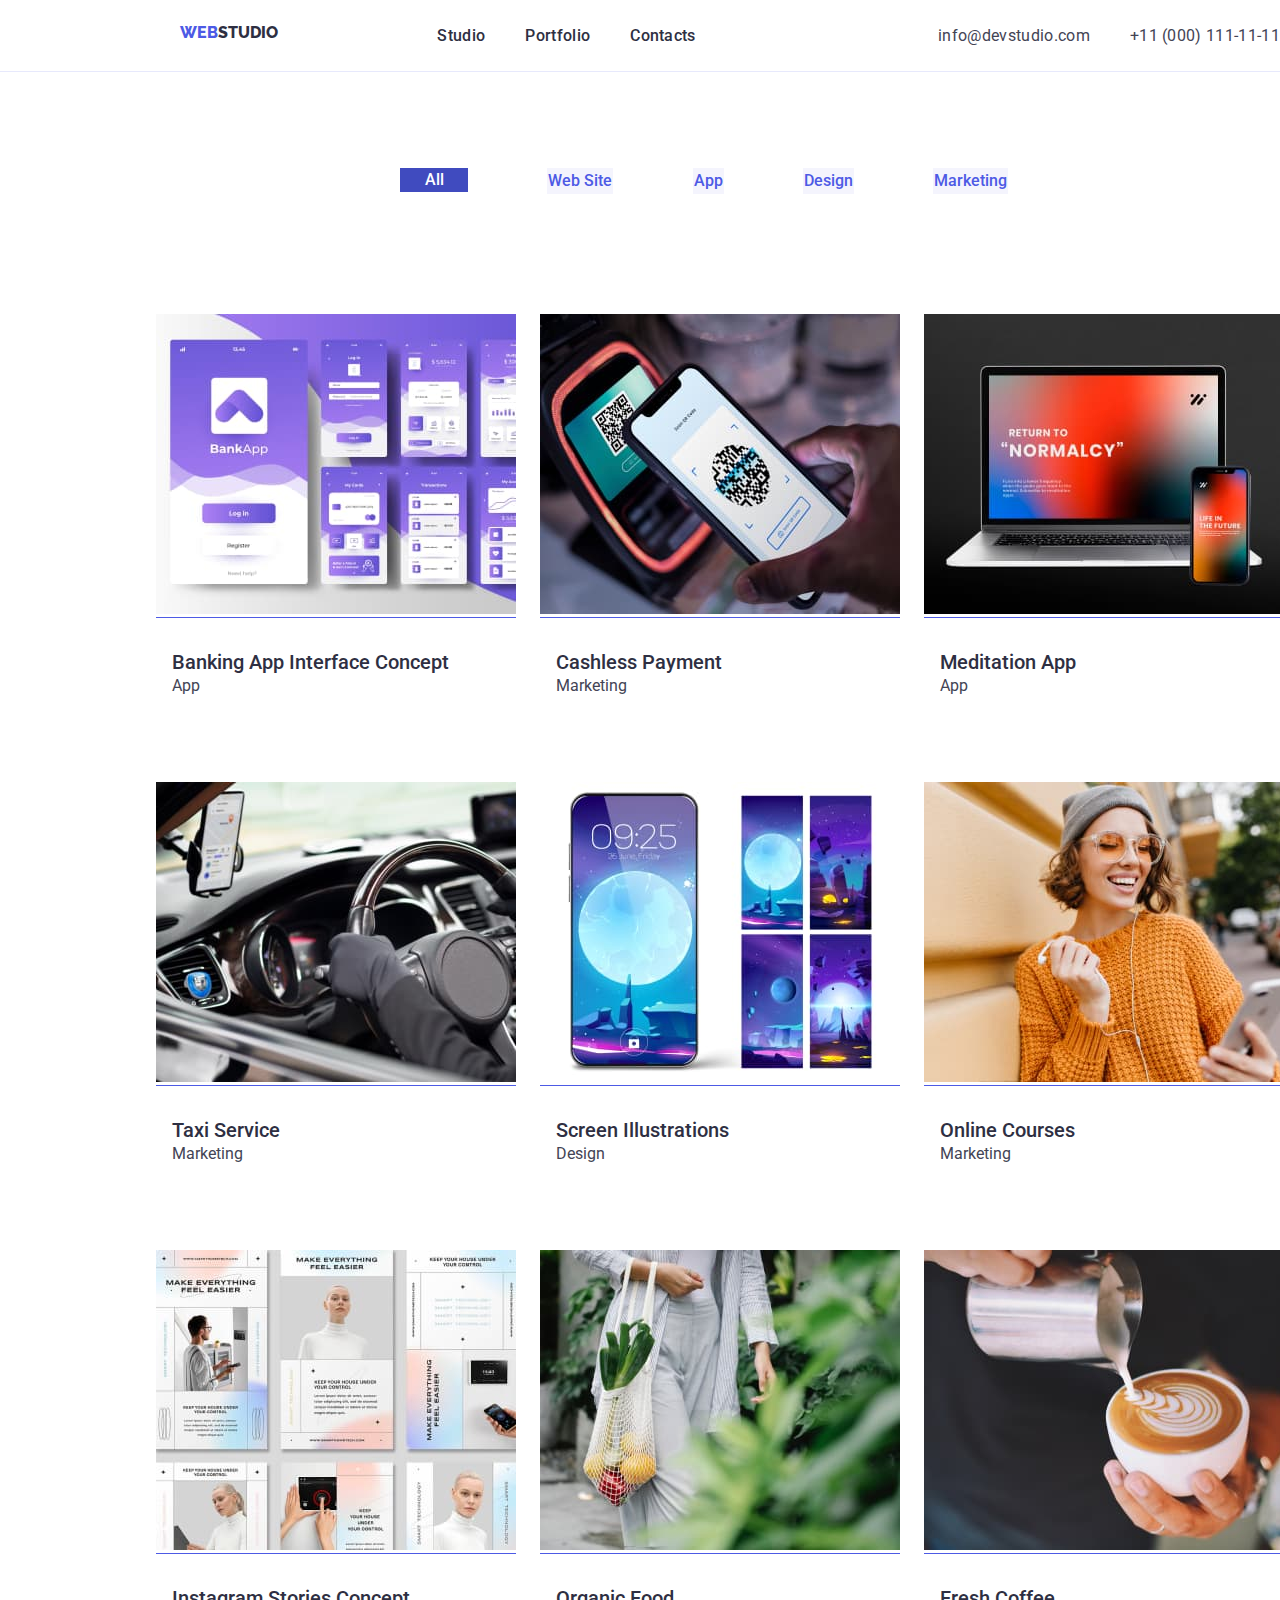
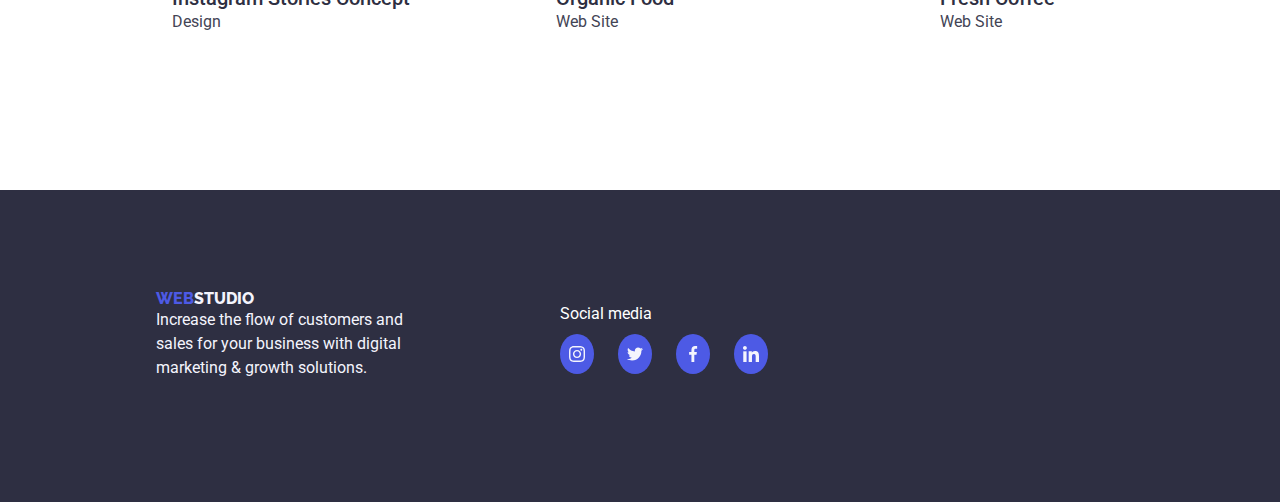
==== portfolio.html @ 28e9310a "homework 5" ====
<!DOCTYPE html>
<html lang="en">
<head>
    <meta charset="UTF-8">
    <meta name="viewport" content="width=device-width, initial-scale=1.0">
    <title>Portfolio</title>
    <link rel="stylesheet" href="normalize.css"
    <link rel="stylesheet" href="studio.css">
    <link rel="stylesheet" href="portfolio.css">
    <link rel="preconnect" href="https://fonts.googleapis.com">
    <link rel="preconnect" href="https://fonts.gstatic.com" crossorigin>
    <link
        href="https://fonts.googleapis.com/css2?family=Raleway:ital,wght@0,800;1,800&family=Roboto:ital,wght@0,100;0,300;0,400;0,500;0,700;0,900;1,100;1,300;1,400;1,500;1,700;1,900&display=swap"
        rel="stylesheet">
    <link rel="stylesheet" href="./css/portfolio.css">
</head>
<body>
    <header class="top-line">
        <div class="container-top-line">
            <a href="portfolio.html" class="logo-header">STUDIO</a>
            <nav class="main-nav">
                <ul class="navbar-list">
                    <li>
                        <a href="studio.html" class="navbar-list-item">Studio</a>
                    </li>
                    <li>
                        <a href="portfolio.html" class="navbar-list-item" class="active">Portfolio</a>
                    </li>
                    <li>
                        <a href="contacts.html" class="navbar-list-item">Contacts</a>
                    </li>
                </ul>
            </nav>
            <ul class="contact">
                <li>
                    <a href="mailto:info@devstudio.com">info@devstudio.com</a>
                </li>
                <li>
                    <a href="tel:+11 (000) 111-11-11">+11 (000) 111-11-11</a>
                </li>
            </ul>
        </div>
    </header>
    <main>
        <!-- All -->
        <section class="all-section">
            <div class="section-container">
                <ul>
                    <li>
                        <button type="button" class="all-button">All</button>
                    </li>
                    <li>
                        <button type="button">Web Site</button>
                    </li>
                    <li>
                        <button type="button">App</button>
                    </li>
                    <li>
                        <button type="button">Design</button>
                    </li>
                    <li>
                        <button type="button">Marketing</button>
                    </li>
                </ul>
            </div>
        </section>
        <!-- Row 1 -->
        <section class="section-one">
            <div class="container-portfolio">
                <ul>
                <li>
                    <div class="card">
                        <div class="img-overlay">
                            <img src="./images/banking_app.jpg" alt="banking_app" width="360" height="300">
                            <div class="overlay">
                                <p class="overlay-text">14 Stylish and User-Friendly App Design Concepts · Task Manager App · Calorie Tracker App · Exotic Fruit Ecommerce App ·
                                Cloud Storage App</p>
                            </div>
                        </div>
                        <div class="card-content">
                            <h3>Banking App Interface Concept</h3>
                            <p>App</p>
                        </div>
                    </div>
                </li>
                <li>
                    <div class="card">
                        <div class="img-overlay">
                            <img src="./images/cashless-payment.jpg" alt="cashless-payment" width="360" height="300">
                            <div class="overlay">
                                <p class="overlay-text">14 Stylish and User-Friendly App Design Concepts · Task Manager App · Calorie Tracker App ·
                                    Exotic Fruit Ecommerce App ·
                                    Cloud Storage App</p>
                            </div>
                        </div>
                        <div class="card-content">
                            <h3>Cashless Payment</h3>
                            <p>Marketing</p>
                        </div>
                    </div>
                </li>
                <li>
                    <div class="card">
                        <div class="img-overlay">
                            <img src="./images/meditation_app.jpg" alt="meditation_app" width="360" alt="300">
                            <div class="overlay">
                                <p class="overlay-text">14 Stylish and User-Friendly App Design Concepts · Task Manager App · Calorie Tracker App ·
                                    Exotic Fruit Ecommerce App ·
                                    Cloud Storage App</p>
                            </div>
                        </div>
                        <div class="card-content">
                            <h3>Meditation App</h3>
                            <p>App</p>
                        </div>
                    </div>
                </li>
                </ul>
            </div>
        </section>
        <!-- Row 2 -->
        <section class="section-two">
            <div class="container-portfolio">
                <ul>
                    <li>
                        <div class="card">
                            <div class="img-overlay">
                                <img src="./images/taxi-service.jpg" alt="taxi-service" width="360" height="300">
                                <div class="overlay">
                                    <p class="overlay-text">14 Stylish and User-Friendly App Design Concepts · Task Manager App · Calorie Tracker App ·Exotic Fruit Ecommerce App ·
                                        Cloud Storage App</p>
                                </div>
                            </div>
                            <div class="card-content">
                                <h3>Taxi Service</h3>
                                <p>Marketing</p>
                            </div>
                        </div>
                    </li>
                    <li>
                        <div class="card">
                            <div class="img-overlay">
                                <img src="./images/screen.jpg" alt="screen" width="360" height="300">
                                <div class="overlay">
                                    <p class="overlay-text">14 Stylish and User-Friendly App Design Concepts · Task Manager App · Calorie Tracker App·Exotic Fruit Ecommerce App ·
                                        Cloud Storage App</p>
                                </div>
                            </div>
                            <div class="card-content">
                                <h3>Screen Illustrations</h3>
                                <p>Design</p>
                            </div>
                        </div>
                    </li>
                    <li>
                        <div class="card">
                            <div class="img-overlay">
                                <img src="./images/online_courses.jpg" alt="online_courses" width="360" height="300">
                                <div class="overlay">
                                <p class="overlay-text">14 Stylish and User-Friendly App Design Concepts · Task Manager App · Calorie Tracker App·Exotic Fruit Ecommerce App ·
                                    Cloud Storage App</p>
                                </div>
                            </div>
                            <div class="card-content">
                                <h3>Online Courses</h3>
                                <p>Marketing</p>
                            </div>
                        </div>
                    </li>
                </ul>
            </div>
        </section>
        <!-- Row 3 -->
        <section class="section-three">
            <div class="container-portfolio">
                <ul>
                    <li>
                        <div class="card">
                            <div class="img-overlay">
                                <img src="./images/instagram_stories.jpg" alt="instagram_stories" width="360" height="300">
                                <div class="overlay">
                                    <p class="overlay-text">14 Stylish and User-Friendly App Design Concepts · Task Manager App · Calorie Tracker App·Exotic Fruit Ecommerce App ·
                                        Cloud Storage App</p>
                                </div>
                            </div>
                            <div class="card-content">
                                <h3>Instagram Stories Concept</h3>
                                <p>Design</p>
                            </div>
                        </div>
                    </li>
                    <li>
                        <div class="card">
                            <div class="img-overlay">
                                <img src="./images/organic_food.jpg" alt="organic_food" width="360" height="300">
                                <div class="overlay">
                                    <p class="overlay-text">14 Stylish and User-Friendly App Design Concepts · Task Manager App · Calorie Tracker App·Exotic Fruit Ecommerce App ·
                                        Cloud Storage App</p>
                                </div>
                            </div>
                            <div class="card-content">
                                <h3>Organic Food</h3>
                                <p>Web Site</p>
                            </div>
                        </div>
                    </li>
                    <li>
                        <div class="card">
                            <div class="img-overlay">
                                <img src="./images/coffee.jpg" alt="coffee" widt="360" height="300">
                                <div class="overlay">
                                    <p class="overlay-text">14 Stylish and User-Friendly App Design Concepts · Task Manager App · Calorie Tracker App·Exotic Fruit Ecommerce App ·
                                        Cloud Storage App</p>
                                </div>
                            </div>
                            <div class="card-content">
                                <h3>Fresh Coffee</h3>
                                <p>Web Site</p>
                            </div>
                        </div>
                    </li>
                </ul>
            </div>
        </section>
    </main>
    <footer class="global-footer">
        <div class="container-footer">
            <a href="webstudio.html" class="logo-footer">STUDIO</a>
            <p class="paragraph-footer">Increase the flow of customers and sales for your business with digital marketing &
                growth
                solutions.</p>
        </div>
        <div class="social-media">
            <p>Social media</p>
            <div class="icons-list">
                <a href="https://www.instagram.com/" target="_blank" class="icon" arria-label="instagram-link">
                    <svg>
                        <use href="./icons/symbol-defs.svg#icon-instagram"></use>
                    </svg>
                </a>
                <a href="https://www.twitter.com/" target="_blank" class="icon" aria-label="twitter-link">
                    <svg>
                        <use href="./icons/symbol-defs.svg#icon-twitter"></use>
                    </svg>
                </a>
                <a href="https://www.facebook.com/" target="_blank" class="icon" aria-label="facebook-link">
                    <svg>
                        <use href="./icons/symbol-defs.svg#icon-facebook"></use>
                    </svg>
                </a>
                <a href="https://www.linkedin.com/" target="_blank" class="icon" aria-label="linkedin">
                    <svg>
                        <use href="./icons/symbol-defs.svg#icon-linkedin"></use>
                    </svg>
                </a>
            </div>
        </div>
    </footer>
</body>
</html>
---- css/portfolio.css ----
:root {
  --link-color: #2e2f42;
  --link-color_hover: ;
  --font-family: "Roboto", sans-serif;
  --second-family: "Raleway", sans-serif;
  --icons-background: #4d5ae5;
  --icons-color: #f4f4fd;
  --icons-color--hover: pink;
}

*,
*::before,
*::after {
  box-sizing: border-box;
  margin: 0;
  padding: 0;
}

* {
  font-family: var(--font-family);
  font-weight: 400;
}

html {
  box-sizing: border-box;
}

a:link,
a:visited {
  cursor: pointer;
}

ul {
  list-style-type: none;
}

a {
  text-decoration: none;
}

.logo-header {
  color: #2e2f42;
  font-family: var(--second-family);
  font-weight: 800;
  width: 115px;
  height: 24px;
}

.logo-header::before {
  content: "WEB";
  color: #4d5ae5;
  font-family: var(--second-family);
  font-weight: 800;
  width: 44px;
  height: 21px;
}

.top-line {
  width: 100%;
  height: 72px;
  background: white;
  border-bottom: 1px solid #e7e9fc;
  padding: 24px 0;
}

.container-top-line {
  width: 1200px;
  height: 72px;
  display: flex;
  justify-content: space-between;
  margin-left: 180px;
}

.navbar-list {
  display: flex;
  gap: 40px;
  margin-right: 100px;
}

.navbar-list-item {
  font-family: var(--font-family);
  font-weight: 500;
  font-size: 16px;
  position: relative;
  line-height: 1.5;
  letter-spacing: 0.02em;
  color: #2e2f42;
  padding-bottom: 20px;
}

.navbar-list-item:hover {
  color: #404bbf;
}

.contact {
  font-family: var(--font-family);
  font-weight: 400;
  font-size: 16px;
  line-height: 1.5;
  letter-spacing: 0.02em;
  display: flex;
  gap: 40px;
  margin-right: 100px;
}

.contact a {
  color: #434455;
}

.contact a:hover {
  color: #404bbf;
}

.logo {
  font-family: var(--second-family);
  font-weight: 800;
  font-size: 18px;
  line-height: 1.16;
  letter-spacing: 0.03em;
  color: #4d5ae5;
  transition: cubic-bezier(0.4, 0, 0.2, 1);
}

.logo:hover {
  transform: scale(1.05);
}

.top-line a.active {
  border-bottom: 4px solid blue;
  padding-bottom: 24px;
  color: #404bbf;
}

.all-section .all-button {
  cursor: pointer;
  background-color: #404bbf;
  color: #ffffff;
  font-size: 16px;
  font-weight: 500;
  line-height: 24px;
  initial-letter-align: 4%;
  align-content: center;
  width: 68px;
  border: 1px;
}

.all-section .all-button:hover {
  cursor: pointer;
  box-shadow: 0 4px 4px 0 rgba(0, 0, 0, 0.25);
}

.all-section button {
  cursor: pointer;
  background-color: #f4f4fd;
  color: #4d5ae5;
  font-weight: 500;
  font-size: 16px;
  line-height: 24px;
  initial-letter-align: 4%;
  align-content: center;
  border: 1px #f4f4fd solid;
}

h3 {
  color: #2e2f42;
  font-weight: 500;
  font-size: 20px;
  line-height: 24px;
}

p {
  color: #434455;
  font-size: 16px;
  line-height: 24px;
}

.global-footer {
  background-color: #2e2f42;
}

.logo-footer {
  color: #f4f4fd;
  font-family: var(--second-family);
  font-weight: 800;
}

.logo-footer::before {
  content: "WEB";
  color: #4d5ae5;
  font-family: var(--second-family);
  font-weight: 800;
}

.global-footer .paragraph-footer {
  color: #f4f4fd;
  width: 264px;
  height: 88px;
}

.global-footer .social-media {
  width: 208px;
  height: 80px;
  margin-left: 560px;
}

.social-media p {
  width: 208px;
  height: 24px;
  color: #ffffff;
  margin-top: 0;
  margin-bottom: 0;
}

.all-section .section-container ul {
  width: 608px;
  display: flex;
  justify-content: space-between;
  margin-left: 400px;
  gap: 24px;
  padding-top: 96px;
  padding-bottom: 72px;
}

div.container-portfolio {
  width: 1200px;
  height: 420px;
  margin-left: 156px;
  margin-top: 48px;
}

div.container-portfolio ul {
  display: flex;
  width: 1200px;
  height: 420px;
}

.card {
  width: 360px;
  height: 420px;
  margin-right: 24px;
}

.card img {
  width: 360px;
  height: 300px;
}

.card-content {
  width: 360px;
  height: 56px;
  padding-top: 32px;
}

div.card-content h3 {
  margin-left: 16px;
}

div.card-content p {
  margin-left: 16px;
  padding-bottom: 8px;
}

.global-footer {
  height: 312px;
  margin-top: 120px;
}

.container-footer {
  width: 264px;
  height: 112px;
  padding-left: 156px;
  padding-top: 100px;
}

.icons-list {
  display: flex;
  justify-content: center;
  width: 208px;
  height: 40px;
  gap: 24px;
  margin-top: 8px;
}

.icons-list .icon svg {
  width: 16px;
  height: 16px;
}

.icons-list .icon {
  display: flex;
  justify-content: center;
  align-items: center;
  color: var(--icons-color);
  width: 40px;
  height: 40px;
  background: var(--icons-background);
  border-radius: 50%;
}

.icons-list .icon:hover,
.icons-list .icon:active {
  background-color: var(--icons-color--hover);
}

.icons-list .icon:focus {
  color: var(--icons-color);
}

.overlay {
  display: flex;
  justify-content: center;
  align-items: center;
  top: 0;
  width: 360px;
  height: 300px;
  position: absolute;
  background-color: #4d5ae5;
  transform: translateY(101%);
  transition: transform 250ms cubic-bezier(0.4, 0, 0.2, 1);
}

.img-overlay {
  position: relative;
  overflow: hidden;
}

.img-overlay:hover .overlay {
  transform: translateY(0px);
}

.overlay-text {
  font-family: var(--font-family);
  font-weight: 400;
  font-size: 16px;
  color: #f4f4fd;
  line-height: 24px;
  letter-spacing: 0.02em;
  width: 296px;
  height: 96px;
  position: absolute;
  top: 40px;
  left: 32px;
}
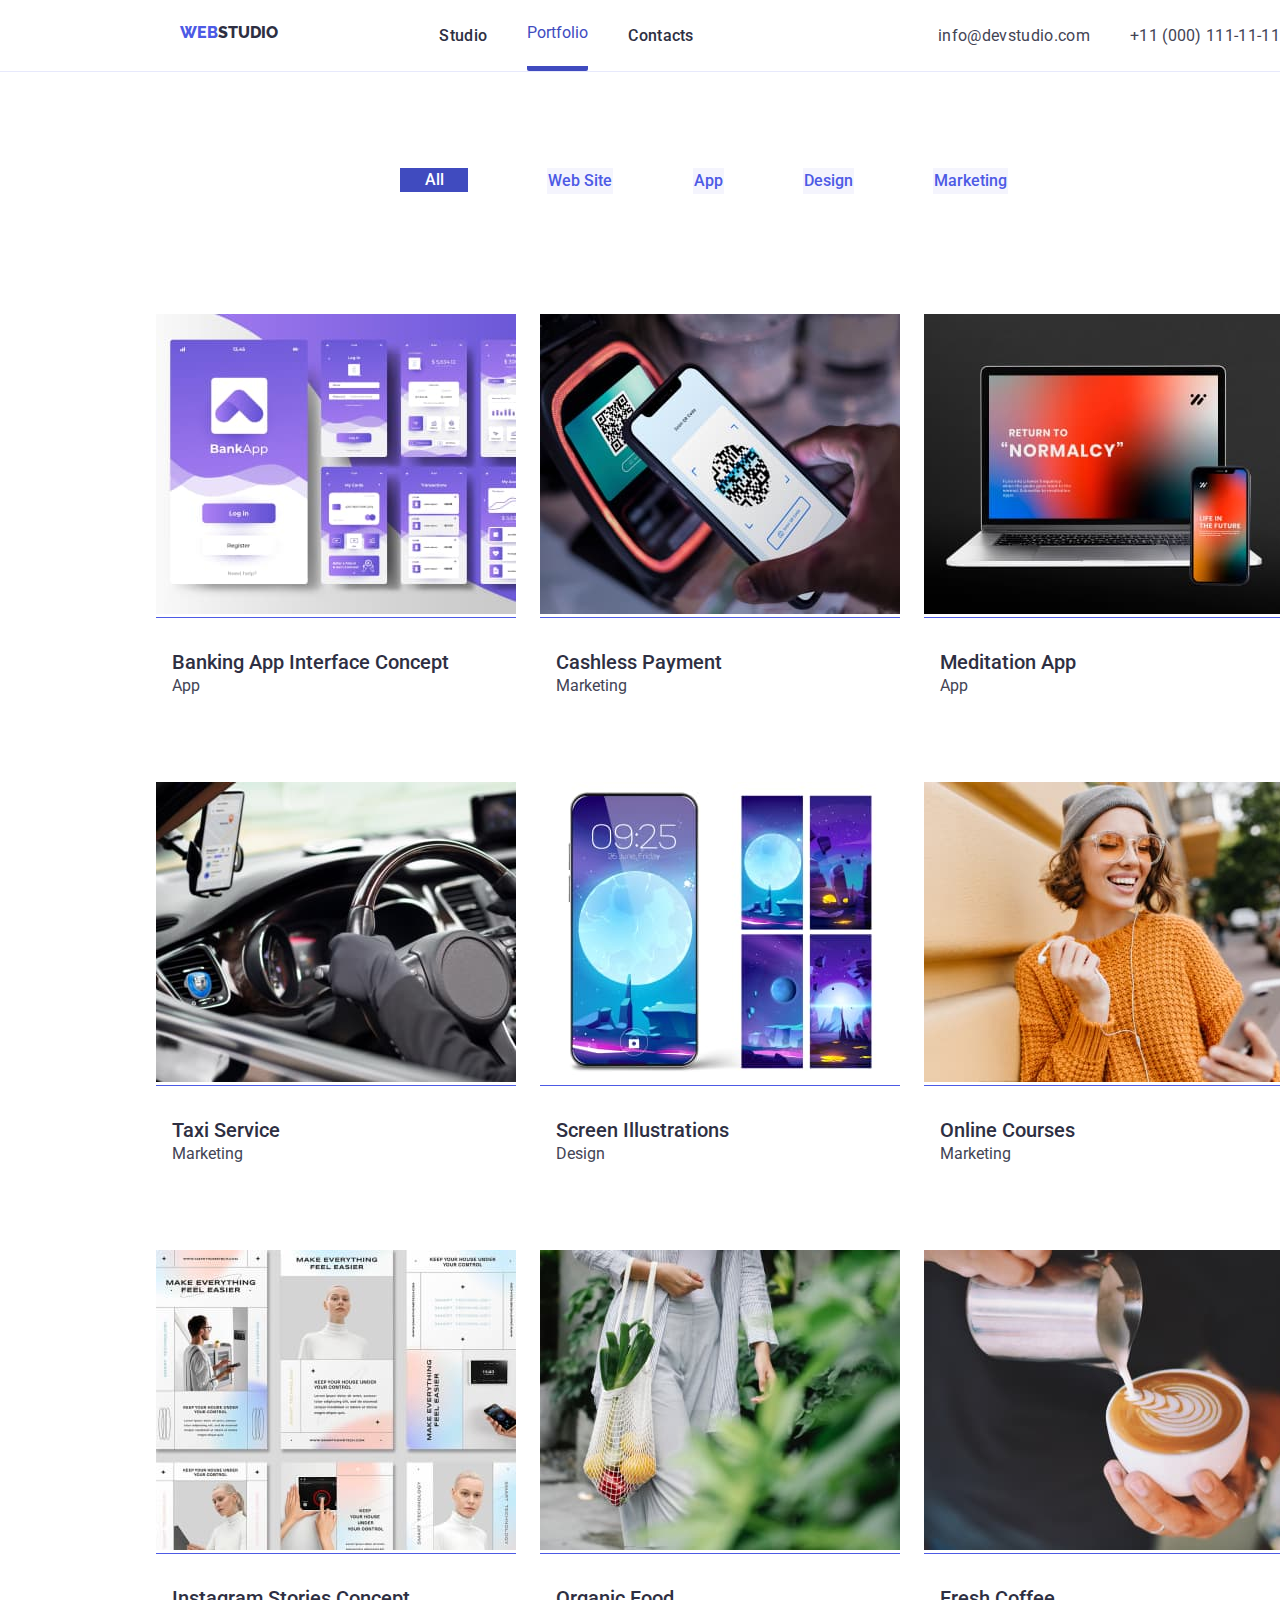
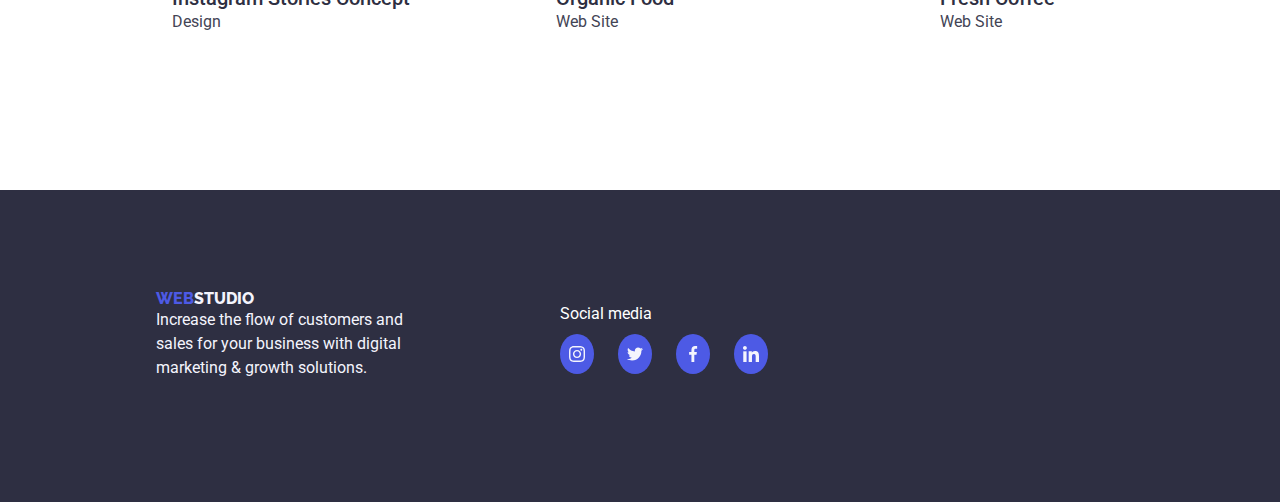
==== commit d0b99ebb: "hw 5 final" ====
--- a/portfolio.html
+++ b/portfolio.html
@@ -7,6 +7,7 @@
     <link rel="stylesheet" href="normalize.css"
     <link rel="stylesheet" href="studio.css">
     <link rel="stylesheet" href="portfolio.css">
+    <link rel="stylesheet" href="contacts.css">
     <link rel="preconnect" href="https://fonts.googleapis.com">
     <link rel="preconnect" href="https://fonts.gstatic.com" crossorigin>
     <link
@@ -24,7 +25,7 @@
                         <a href="studio.html" class="navbar-list-item">Studio</a>
                     </li>
                     <li>
-                        <a href="portfolio.html" class="navbar-list-item" class="active">Portfolio</a>
+                        <a class="navbar-list-item-active" href="portfolio.html">Portfolio</a>
                     </li>
                     <li>
                         <a href="contacts.html" class="navbar-list-item">Contacts</a>
--- a/css/portfolio.css
+++ b/css/portfolio.css
@@ -341,3 +341,10 @@
   top: 40px;
   left: 32px;
 }
+
+.navbar-list-item-active {
+  color: #404bbf;
+  border-bottom: 5px solid #404bbf;
+  border-radius: 2px;
+  padding-bottom: 24px;
+}
